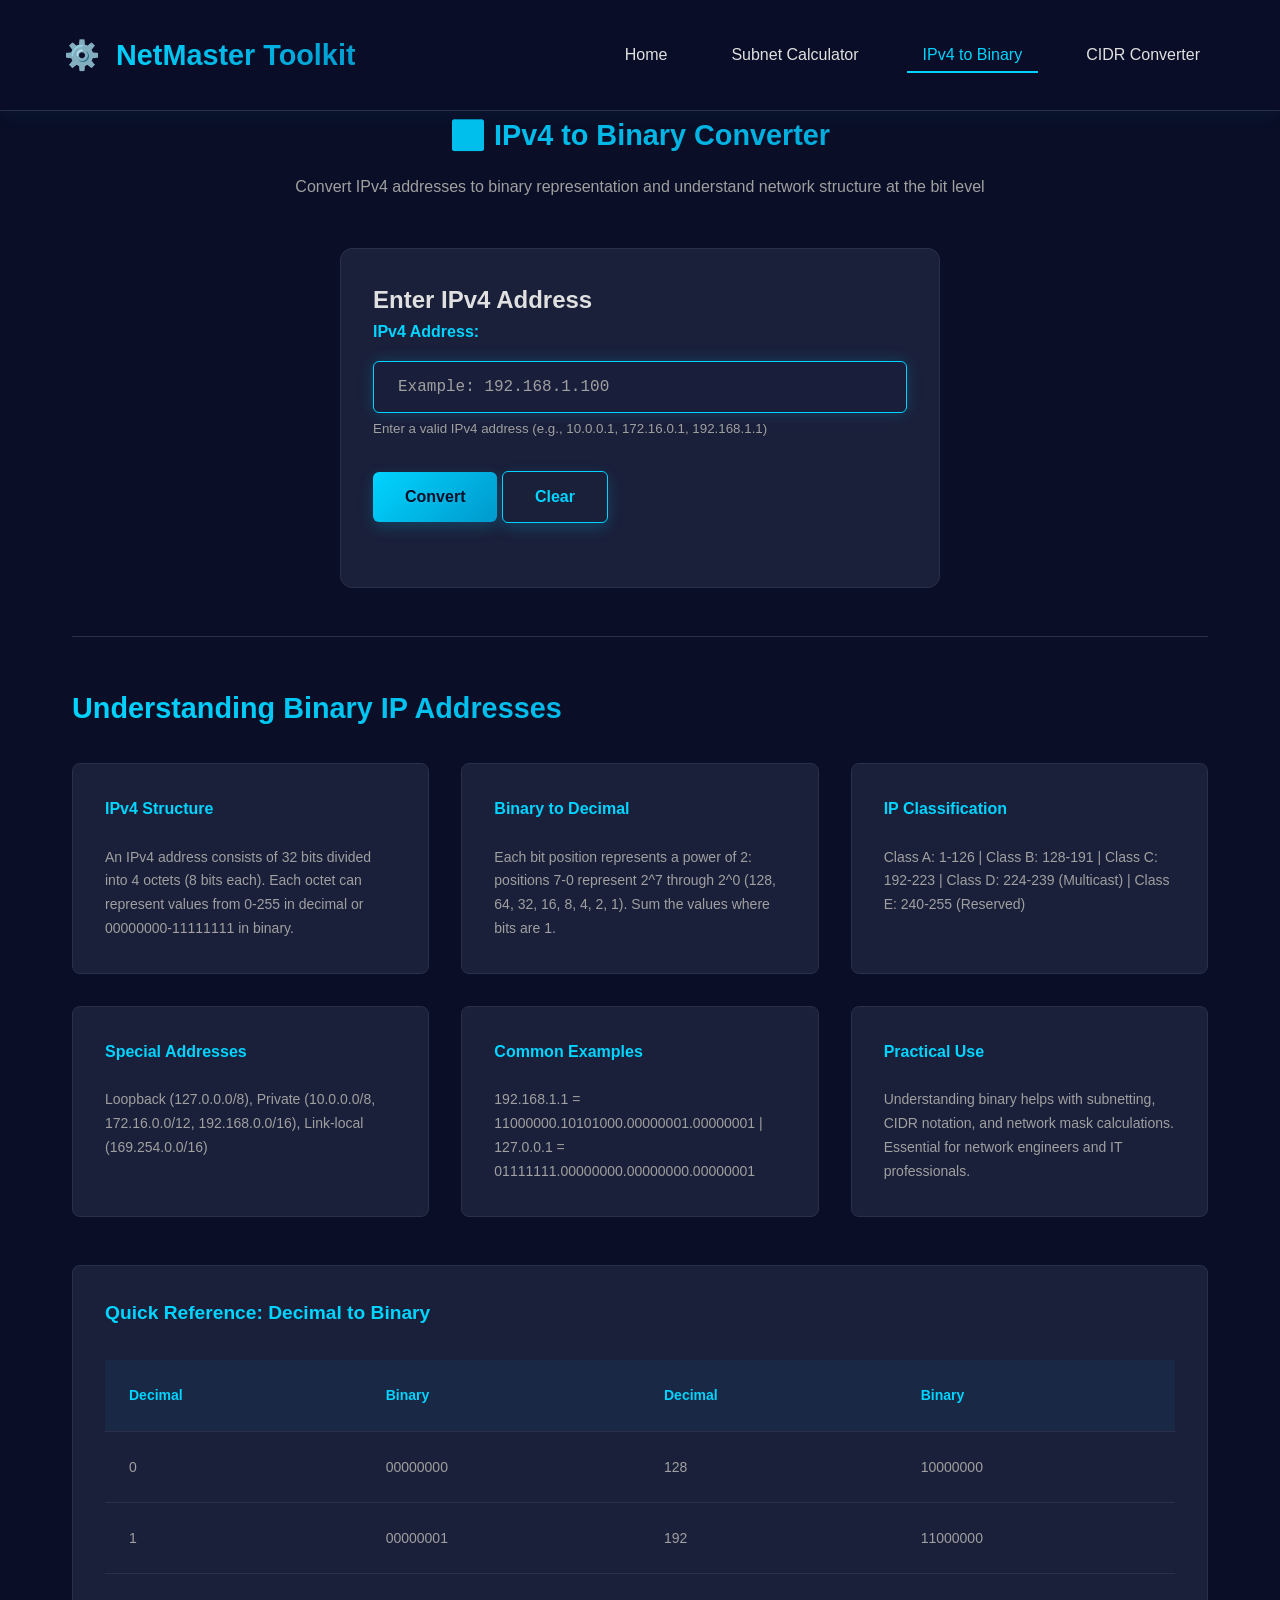
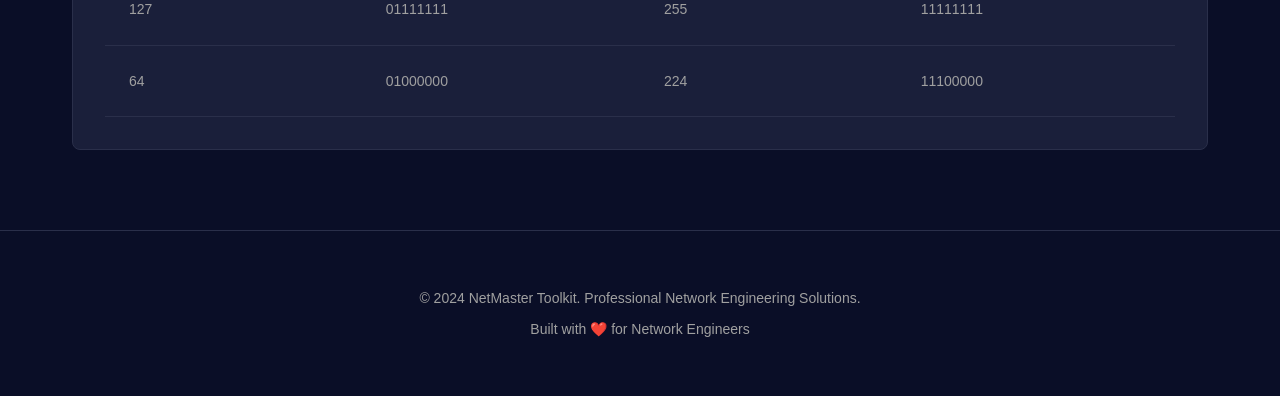
==== pages/binary.html @ d506499b "initial commit" ====
<!DOCTYPE html>
<html lang="en">
<head>
    <meta charset="UTF-8">
    <meta name="viewport" content="width=device-width, initial-scale=1.0">
    <meta name="description" content="IPv4 to Binary Converter Tool">
    <title>IPv4 to Binary Converter - NetMaster Toolkit</title>
    <link rel="stylesheet" href="../css/style.css">
</head>
<body>
    <!-- Navigation Bar -->
    <nav class="navbar">
        <div class="nav-container">
            <a href="../index.html" class="logo">
                <span class="logo-icon">⚙️</span>
                <span class="logo-text">NetMaster Toolkit</span>
            </a>
            <ul class="nav-menu">
                <li class="nav-item"><a href="../index.html" class="nav-link">Home</a></li>
                <li class="nav-item"><a href="subnet.html" class="nav-link">Subnet Calculator</a></li>
                <li class="nav-item"><a href="binary.html" class="nav-link">IPv4 to Binary</a></li>
                <li class="nav-item"><a href="cidr.html" class="nav-link">CIDR Converter</a></li>
            </ul>
            <div class="hamburger">
                <span></span>
                <span></span>
                <span></span>
            </div>
        </div>
    </nav>

    <!-- Main Content -->
    <main class="container">
        <!-- Page Header -->
        <div class="page-header">
            <h1>🔢 IPv4 to Binary Converter</h1>
            <p>Convert IPv4 addresses to binary representation and understand network structure at the bit level</p>
        </div>

        <!-- Converter Form -->
        <div class="form-container">
            <h2>Enter IPv4 Address</h2>
            
            <div class="form-group">
                <label for="binaryIpInput">IPv4 Address:</label>
                <input 
                    type="text" 
                    id="binaryIpInput" 
                    placeholder="Example: 192.168.1.100"
                    autocomplete="off"
                >
                <small style="color: var(--text-secondary); margin-top: 5px; display: block;">
                    Enter a valid IPv4 address (e.g., 10.0.0.1, 172.16.0.1, 192.168.1.1)
                </small>
            </div>

            <div class="form-group">
                <button class="btn" onclick="convertIPToBinary()">Convert</button>
                <button class="btn btn-secondary" onclick="clearBinaryForm()">Clear</button>
            </div>
        </div>

        <!-- Results Section -->
        <div id="binaryResultContainer" class="result-container">
            <h2>Conversion Results</h2>
            
            <!-- Binary Representation -->
            <div class="result-item">
                <span class="result-label">IPv4 Address (Decimal)</span>
                <span class="result-value" id="decimalIP">-</span>
            </div>

            <!-- Full Binary -->
            <div class="result-item">
                <span class="result-label">Full Binary Representation (32 bits)</span>
                <div class="binary-container">
                    <code class="binary-full" id="binaryFull">00000000.00000000.00000000.00000000</code>
                    <button class="copy-btn" onclick="copyToClipboardBinary()">Copy</button>
                </div>
            </div>

            <!-- Octet Breakdown -->
            <div class="result-item">
                <span class="result-label">Breakdown by Octet</span>
                <div class="octets-breakdown">
                    <div class="octet">
                        <div class="octet-decimal" id="octet1-dec">0</div>
                        <div class="octet-binary" id="octet1-bin">00000000</div>
                        <div class="octet-label">Octet 1</div>
                    </div>
                    <div class="octet">
                        <div class="octet-decimal" id="octet2-dec">0</div>
                        <div class="octet-binary" id="octet2-bin">00000000</div>
                        <div class="octet-label">Octet 2</div>
                    </div>
                    <div class="octet">
                        <div class="octet-decimal" id="octet3-dec">0</div>
                        <div class="octet-binary" id="octet3-bin">00000000</div>
                        <div class="octet-label">Octet 3</div>
                    </div>
                    <div class="octet">
                        <div class="octet-decimal" id="octet4-dec">0</div>
                        <div class="octet-binary" id="octet4-bin">00000000</div>
                        <div class="octet-label">Octet 4</div>
                    </div>
                </div>
            </div>

            <!-- Bit Position Analysis -->
            <div class="result-item">
                <span class="result-label">Bit Position Analysis (32-bit)</span>
                <div class="bit-visualization">
                    <div id="bitGrid" class="bit-grid"></div>
                </div>
            </div>

            <!-- IP Analysis -->
            <div class="result-item">
                <span class="result-label">IP Address Classification</span>
                <table style="width: 100%;">
                    <tr>
                        <td style="width: 50%;">
                            <strong style="color: var(--primary-color);">Class:</strong> <span id="ipClass">-</span>
                        </td>
                        <td style="width: 50%;">
                            <strong style="color: var(--primary-color);">Type:</strong> <span id="ipType">-</span>
                        </td>
                    </tr>
                </table>
            </div>

            <!-- Copy Results -->
            <div class="result-item" style="text-align: center; margin-top: var(--spacing-lg);">
                <button class="btn" onclick="copyAllResults()">📋 Copy All Results</button>
            </div>
        </div>

        <!-- Information Section -->
        <div class="info-section">
            <h2>Understanding Binary IP Addresses</h2>
            <div class="info-grid">
                <div class="info-card">
                    <h3>IPv4 Structure</h3>
                    <p>An IPv4 address consists of 32 bits divided into 4 octets (8 bits each). Each octet can represent values from 0-255 in decimal or 00000000-11111111 in binary.</p>
                </div>
                <div class="info-card">
                    <h3>Binary to Decimal</h3>
                    <p>Each bit position represents a power of 2: positions 7-0 represent 2^7 through 2^0 (128, 64, 32, 16, 8, 4, 2, 1). Sum the values where bits are 1.</p>
                </div>
                <div class="info-card">
                    <h3>IP Classification</h3>
                    <p>Class A: 1-126 | Class B: 128-191 | Class C: 192-223 | Class D: 224-239 (Multicast) | Class E: 240-255 (Reserved)</p>
                </div>
                <div class="info-card">
                    <h3>Special Addresses</h3>
                    <p>Loopback (127.0.0.0/8), Private (10.0.0.0/8, 172.16.0.0/12, 192.168.0.0/16), Link-local (169.254.0.0/16)</p>
                </div>
                <div class="info-card">
                    <h3>Common Examples</h3>
                    <p>192.168.1.1 = 11000000.10101000.00000001.00000001 | 127.0.0.1 = 01111111.00000000.00000000.00000001</p>
                </div>
                <div class="info-card">
                    <h3>Practical Use</h3>
                    <p>Understanding binary helps with subnetting, CIDR notation, and network mask calculations. Essential for network engineers and IT professionals.</p>
                </div>
            </div>

            <!-- Conversion Table -->
            <div class="conversion-table">
                <h3>Quick Reference: Decimal to Binary</h3>
                <table>
                    <thead>
                        <tr>
                            <th>Decimal</th>
                            <th>Binary</th>
                            <th>Decimal</th>
                            <th>Binary</th>
                        </tr>
                    </thead>
                    <tbody>
                        <tr>
                            <td>0</td>
                            <td>00000000</td>
                            <td>128</td>
                            <td>10000000</td>
                        </tr>
                        <tr>
                            <td>1</td>
                            <td>00000001</td>
                            <td>192</td>
                            <td>11000000</td>
                        </tr>
                        <tr>
                            <td>127</td>
                            <td>01111111</td>
                            <td>255</td>
                            <td>11111111</td>
                        </tr>
                        <tr>
                            <td>64</td>
                            <td>01000000</td>
                            <td>224</td>
                            <td>11100000</td>
                        </tr>
                    </tbody>
                </table>
            </div>
        </div>
    </main>

    <!-- Footer -->
    <footer class="footer">
        <div class="footer-content">
            <p>&copy; 2024 NetMaster Toolkit. Professional Network Engineering Solutions.</p>
            <p>Built with ❤️ for Network Engineers</p>
        </div>
    </footer>

    <!-- Scripts -->
    <script src="../js/script.js"></script>
    <script>
        /* =====================================================
           IPv4 to Binary Converter - Tool Specific JavaScript
           ===================================================== */

        /**
         * Convert IP address to binary and display results
         * Main conversion function triggered by user input
         */
        function convertIPToBinary() {
            const ip = document.getElementById('binaryIpInput').value.trim();
            const formContainer = document.querySelector('.form-container');

            // Clear previous alerts
            NetMasterUtils.clearAlerts(formContainer);

            // Validate input
            if (!ip) {
                NetMasterUtils.showAlert(
                    'Please enter an IPv4 address',
                    'error',
                    formContainer
                );
                return;
            }

            if (!NetMasterUtils.isValidIPv4(ip)) {
                NetMasterUtils.showAlert(
                    'Invalid IPv4 address format. Use format: 192.168.1.1',
                    'error',
                    formContainer
                );
                return;
            }

            // Convert and display
            displayBinaryConversion(ip);

            // Show success message
            NetMasterUtils.showAlert(
                'IPv4 converted to binary successfully!',
                'success',
                formContainer,
                3000
            );
        }

        /**
         * Display binary conversion results
         * @param {string} ip - IPv4 address to convert
         */
        function displayBinaryConversion(ip) {
            const parts = ip.split('.');
            const octets = parts.map(p => parseInt(p));

            // Display decimal IP
            document.getElementById('decimalIP').textContent = ip;

            // Build binary representation
            const binaryParts = octets.map(octet => 
                NetMasterUtils.decToBinary8Bit(octet)
            );
            const fullBinary = binaryParts.join('.');

            // Display full binary
            document.getElementById('binaryFull').textContent = fullBinary;

            // Display individual octets
            octets.forEach((octet, index) => {
                const binary = NetMasterUtils.decToBinary8Bit(octet);
                document.getElementById(`octet${index + 1}-dec`).textContent = octet;
                document.getElementById(`octet${index + 1}-bin`).textContent = binary;
            });

            // Display bit visualization
            displayBitVisualization(fullBinary.replace(/\./g, ''));

            // Display IP classification
            displayIPClassification(octets[0]);

            // Show result container
            document.getElementById('binaryResultContainer').classList.add('show');

            // Scroll to results
            setTimeout(() => {
                document.getElementById('binaryResultContainer').scrollIntoView({ 
                    behavior: 'smooth', 
                    block: 'start' 
                });
            }, 100);
        }

        /**
         * Display bit-by-bit visualization
         * @param {string} binaryString - 32-bit binary string (without dots)
         */
        function displayBitVisualization(binaryString) {
            const bitGrid = document.getElementById('bitGrid');
            bitGrid.innerHTML = '';

            for (let i = 0; i < 32; i++) {
                const bit = binaryString[i];
                const bitElement = document.createElement('div');
                bitElement.className = `bit-box ${bit === '1' ? 'bit-one' : 'bit-zero'}`;
                bitElement.title = `Bit ${i}: ${bit} (Position ${31 - i}, Value: 2^${31 - i})`;
                bitElement.innerHTML = `
                    <div class="bit-value">${bit}</div>
                    <div class="bit-position">P${31 - i}</div>
                `;
                bitGrid.appendChild(bitElement);
            }
        }

        /**
         * Classify IP address based on first octet
         * @param {number} firstOctet - First octet value
         */
        function displayIPClassification(firstOctet) {
            let ipClass = '-';
            let ipType = '-';

            // Determine class
            if (firstOctet >= 1 && firstOctet <= 126) {
                ipClass = 'Class A';
                ipType = firstOctet === 127 ? 'Loopback' : 'Public/Private';
            } else if (firstOctet >= 128 && firstOctet <= 191) {
                ipClass = 'Class B';
                ipType = 'Public/Private';
            } else if (firstOctet >= 192 && firstOctet <= 223) {
                ipClass = 'Class C';
                ipType = 'Public/Private';
            } else if (firstOctet >= 224 && firstOctet <= 239) {
                ipClass = 'Class D';
                ipType = 'Multicast';
            } else if (firstOctet >= 240 && firstOctet <= 255) {
                ipClass = 'Class E';
                ipType = 'Reserved';
            } else if (firstOctet === 0) {
                ipClass = 'Special';
                ipType = 'This Network';
            }

            document.getElementById('ipClass').textContent = ipClass;
            document.getElementById('ipType').textContent = ipType;
        }

        /**
         * Copy binary representation to clipboard
         */
        function copyToClipboardBinary() {
            const binaryFull = document.getElementById('binaryFull').textContent;
            NetMasterUtils.copyToClipboard(binaryFull);
        }

        /**
         * Copy all results as formatted text
         */
        function copyAllResults() {
            const ip = document.getElementById('decimalIP').textContent;
            const binary = document.getElementById('binaryFull').textContent;
            const ipClass = document.getElementById('ipClass').textContent;
            const ipType = document.getElementById('ipType').textContent;

            const results = `IPv4 Address: ${ip}
Binary: ${binary}
Class: ${ipClass}
Type: ${ipType}`;

            NetMasterUtils.copyToClipboard(results);
            NetMasterUtils.showAlert(
                'All results copied to clipboard!',
                'success',
                document.querySelector('.form-container'),
                2000
            );
        }

        /**
         * Clear converter form and results
         */
        function clearBinaryForm() {
            document.getElementById('binaryIpInput').value = '';
            document.getElementById('binaryResultContainer').classList.remove('show');
            NetMasterUtils.clearAlerts(document.querySelector('.form-container'));
            document.getElementById('binaryIpInput').focus();
        }

        // Initialize on page load
        document.addEventListener('DOMContentLoaded', () => {
            document.getElementById('binaryIpInput').focus();

            // Allow Enter key to convert
            document.getElementById('binaryIpInput').addEventListener('keypress', (e) => {
                if (e.key === 'Enter') {
                    convertIPToBinary();
                }
            });
        });
    </script>

    <!-- Additional Styles for Binary Converter -->
    <style>
        .page-header {
            text-align: center;
            margin-bottom: var(--spacing-xl);
            animation: slideDown 0.6s ease;
        }

        .page-header h1 {
            font-size: var(--font-size-lg);
            background: linear-gradient(135deg, var(--primary-color), var(--secondary-color));
            -webkit-background-clip: text;
            -webkit-text-fill-color: transparent;
            background-clip: text;
            margin-bottom: var(--spacing-sm);
        }

        .page-header p {
            color: var(--text-secondary);
            font-size: var(--font-size-sm);
        }

        .binary-container {
            display: flex;
            align-items: center;
            gap: var(--spacing-md);
            background: rgba(0, 212, 255, 0.05);
            padding: var(--spacing-md);
            border-radius: 6px;
            border: 1px solid var(--border-color);
            flex-wrap: wrap;
        }

        .binary-full {
            font-family: 'Courier New', monospace;
            font-size: 1.1rem;
            color: var(--primary-color);
            flex: 1;
            min-width: 250px;
            word-break: break-all;
        }

        .octets-breakdown {
            display: grid;
            grid-template-columns: repeat(auto-fit, minmax(120px, 1fr));
            gap: var(--spacing-lg);
            margin: var(--spacing-lg) 0;
        }

        .octet {
            background: var(--card-bg);
            border: 1px solid var(--border-color);
            border-radius: 8px;
            padding: var(--spacing-md);
            text-align: center;
            transition: var(--transition);
        }

        .octet:hover {
            border-color: var(--primary-color);
            transform: translateY(-4px);
        }

        .octet-decimal {
            font-size: 1.5rem;
            font-weight: 700;
            color: var(--primary-color);
            margin-bottom: var(--spacing-sm);
        }

        .octet-binary {
            font-family: 'Courier New', monospace;
            font-size: 0.9rem;
            color: var(--text-primary);
            background: rgba(0, 212, 255, 0.1);
            padding: var(--spacing-sm);
            border-radius: 4px;
            margin-bottom: var(--spacing-sm);
            word-break: break-all;
        }

        .octet-label {
            color: var(--text-secondary);
            font-size: 0.8rem;
            font-weight: 600;
        }

        .bit-visualization {
            overflow-x: auto;
            margin: var(--spacing-lg) 0;
        }

        .bit-grid {
            display: grid;
            grid-template-columns: repeat(auto-fit, minmax(45px, 1fr));
            gap: 4px;
            min-width: 600px;
        }

        .bit-box {
            background: var(--card-bg);
            border: 2px solid var(--border-color);
            border-radius: 6px;
            padding: var(--spacing-sm);
            text-align: center;
            cursor: pointer;
            transition: var(--transition);
            min-height: 70px;
            display: flex;
            flex-direction: column;
            justify-content: center;
            align-items: center;
        }

        .bit-box:hover {
            transform: scale(1.1);
        }

        .bit-box.bit-one {
            background: rgba(81, 207, 102, 0.15);
            border-color: var(--success-color);
            box-shadow: 0 0 10px rgba(81, 207, 102, 0.2);
        }

        .bit-box.bit-zero {
            background: rgba(255, 107, 107, 0.1);
            border-color: var(--error-color);
        }

        .bit-value {
            font-size: 1.4rem;
            font-weight: 700;
            color: var(--primary-color);
            margin-bottom: 4px;
        }

        .bit-position {
            font-size: 0.7rem;
            color: var(--text-secondary);
        }

        .info-section {
            margin-top: var(--spacing-xl);
            padding-top: var(--spacing-xl);
            border-top: 1px solid var(--border-color);
        }

        .info-section h2 {
            font-size: var(--font-size-lg);
            margin-bottom: var(--spacing-lg);
            background: linear-gradient(135deg, var(--primary-color), var(--secondary-color));
            -webkit-background-clip: text;
            -webkit-text-fill-color: transparent;
            background-clip: text;
        }

        .info-grid {
            display: grid;
            grid-template-columns: repeat(auto-fit, minmax(300px, 1fr));
            gap: var(--spacing-lg);
            margin-bottom: var(--spacing-xl);
        }

        .info-card {
            background: var(--card-bg);
            border: 1px solid var(--border-color);
            border-radius: 8px;
            padding: var(--spacing-lg);
            transition: var(--transition);
        }

        .info-card:hover {
            border-color: var(--primary-color);
            transform: translateY(-4px);
        }

        .info-card h3 {
            color: var(--primary-color);
            margin-bottom: var(--spacing-md);
            font-size: var(--font-size-sm);
        }

        .info-card p {
            color: var(--text-secondary);
            font-size: var(--font-size-xs);
            line-height: 1.7;
        }

        .conversion-table {
            margin-top: var(--spacing-xl);
            padding: var(--spacing-lg);
            background: var(--card-bg);
            border: 1px solid var(--border-color);
            border-radius: 8px;
        }

        .conversion-table h3 {
            color: var(--primary-color);
            margin-bottom: var(--spacing-lg);
            font-size: var(--font-size-md);
        }

        @media (max-width: 768px) {
            .page-header h1 {
                font-size: 1.5rem;
            }

            .octets-breakdown {
                grid-template-columns: repeat(2, 1fr);
            }

            .bit-grid {
                grid-template-columns: repeat(8, 1fr);
                min-width: auto;
            }

            .bit-box {
                min-height: 60px;
                padding: var(--spacing-xs);
            }

            .bit-value {
                font-size: 1.2rem;
            }

            .bit-position {
                font-size: 0.6rem;
            }
        }

        @media (max-width: 480px) {
            .octets-breakdown {
                grid-template-columns: 1fr;
            }

            .bit-grid {
                grid-template-columns: repeat(4, 1fr);
            }
        }
    </style>
</body>
</html>
---- css/style.css ----
/* =====================================================
   NetMaster Toolkit - Professional CSS Stylesheet
   Modern Dark Theme with Responsive Design
   ===================================================== */

/* ============ ROOT & CSS VARIABLES ============ */
:root {
    /* Color Palette */
    --primary-color: #00d4ff;
    --secondary-color: #0099cc;
    --accent-color: #ff6b6b;
    --dark-bg: #0a0e27;
    --card-bg: #1a1f3a;
    --text-primary: #e0e0e0;
    --text-secondary: #a0a0a0;
    --border-color: #2a2f4a;
    --success-color: #51cf66;
    --warning-color: #ffd93d;
    --error-color: #ff6b6b;
    --shadow: 0 10px 40px rgba(0, 212, 255, 0.1);
    
    /* Typography */
    --font-primary: 'Segoe UI', Tahoma, Geneva, Verdana, sans-serif;
    --font-size-xl: 3rem;
    --font-size-lg: 1.8rem;
    --font-size-md: 1.2rem;
    --font-size-sm: 1rem;
    --font-size-xs: 0.875rem;
    
    /* Spacing */
    --spacing-xs: 0.5rem;
    --spacing-sm: 1rem;
    --spacing-md: 1.5rem;
    --spacing-lg: 2rem;
    --spacing-xl: 3rem;
    
    /* Transitions */
    --transition: all 0.3s ease;
}

/* ============ GLOBAL STYLES ============ */
* {
    margin: 0;
    padding: 0;
    box-sizing: border-box;
}

html {
    scroll-behavior: smooth;
}

body {
    font-family: var(--font-primary);
    background-color: var(--dark-bg);
    color: var(--text-primary);
    line-height: 1.6;
    overflow-x: hidden;
}

/* ============ NAVIGATION BAR ============ */
.navbar {
    position: fixed;
    top: 0;
    width: 100%;
    background: rgba(10, 14, 39, 0.95);
    backdrop-filter: blur(10px);
    border-bottom: 1px solid var(--border-color);
    z-index: 1000;
    box-shadow: 0 4px 20px rgba(0, 212, 255, 0.05);
    transition: var(--transition);
}

.nav-container {
    display: flex;
    justify-content: space-between;
    align-items: center;
    max-width: 1200px;
    margin: 0 auto;
    padding: var(--spacing-lg) var(--spacing-md);
}

.logo {
    display: flex;
    align-items: center;
    gap: var(--spacing-sm);
    font-size: var(--font-size-lg);
    font-weight: 700;
    color: var(--primary-color);
    text-decoration: none;
    transition: var(--transition);
}

.logo:hover {
    transform: scale(1.05);
    text-shadow: 0 0 20px var(--primary-color);
}

.logo-icon {
    font-size: 1.8rem;
    animation: spin 3s linear infinite;
}

.logo-text {
    background: linear-gradient(135deg, var(--primary-color), var(--secondary-color));
    -webkit-background-clip: text;
    -webkit-text-fill-color: transparent;
    background-clip: text;
}

/* Logo spin animation */
@keyframes spin {
    from { transform: rotate(0deg); }
    to { transform: rotate(360deg); }
}

.nav-menu {
    display: flex;
    list-style: none;
    gap: var(--spacing-lg);
    align-items: center;
}

.nav-link {
    color: var(--text-primary);
    text-decoration: none;
    font-size: var(--font-size-sm);
    font-weight: 500;
    padding: var(--spacing-xs) var(--spacing-sm);
    border-bottom: 2px solid transparent;
    transition: var(--transition);
    position: relative;
}

.nav-link::after {
    content: '';
    position: absolute;
    bottom: -2px;
    left: 0;
    width: 0;
    height: 2px;
    background: var(--primary-color);
    transition: width 0.3s ease;
}

.nav-link:hover::after,
.nav-link.active::after {
    width: 100%;
}

.nav-link.active {
    color: var(--primary-color);
}

/* Hamburger Menu */
.hamburger {
    display: none;
    flex-direction: column;
    cursor: pointer;
    gap: 6px;
}

.hamburger span {
    width: 25px;
    height: 3px;
    background: var(--primary-color);
    border-radius: 3px;
    transition: var(--transition);
}

.hamburger.active span:nth-child(1) {
    transform: rotate(45deg) translate(10px, 10px);
}

.hamburger.active span:nth-child(2) {
    opacity: 0;
}

.hamburger.active span:nth-child(3) {
    transform: rotate(-45deg) translate(7px, -7px);
}

/* ============ MAIN CONTAINER ============ */
.container {
    max-width: 1200px;
    margin: 0 auto;
    padding: var(--spacing-lg);
    margin-top: 80px;
}

/* ============ HERO SECTION ============ */
.hero {
    display: grid;
    grid-template-columns: 1fr 1fr;
    gap: var(--spacing-xl);
    align-items: center;
    margin-bottom: var(--spacing-xl);
    animation: fadeInUp 0.8s ease;
}

.hero-content h1 {
    font-size: var(--font-size-xl);
    margin-bottom: var(--spacing-md);
    background: linear-gradient(135deg, var(--primary-color), var(--secondary-color));
    -webkit-background-clip: text;
    -webkit-text-fill-color: transparent;
    background-clip: text;
    line-height: 1.2;
}

.hero-subtitle {
    font-size: var(--font-size-lg);
    color: var(--primary-color);
    margin-bottom: var(--spacing-md);
    font-weight: 600;
}

.hero-description {
    font-size: var(--font-size-sm);
    color: var(--text-secondary);
    margin-bottom: var(--spacing-lg);
    line-height: 1.8;
}

.cta-button {
    display: inline-block;
    padding: var(--spacing-md) var(--spacing-lg);
    background: linear-gradient(135deg, var(--primary-color), var(--secondary-color));
    color: var(--dark-bg);
    text-decoration: none;
    border-radius: 8px;
    font-weight: 700;
    font-size: var(--font-size-sm);
    transition: var(--transition);
    box-shadow: 0 10px 30px rgba(0, 212, 255, 0.3);
    cursor: pointer;
    border: none;
}

.cta-button:hover {
    transform: translateY(-3px);
    box-shadow: 0 15px 40px rgba(0, 212, 255, 0.5);
}

.hero-image {
    display: flex;
    justify-content: center;
    align-items: center;
    perspective: 1000px;
}

.network-icon {
    font-size: 15rem;
    animation: float 3s ease-in-out infinite;
}

@keyframes float {
    0%, 100% { transform: translateY(0px); }
    50% { transform: translateY(-20px); }
}

@keyframes fadeInUp {
    from {
        opacity: 0;
        transform: translateY(30px);
    }
    to {
        opacity: 1;
        transform: translateY(0);
    }
}

/* ============ TOOLS SECTION ============ */
.tools-section {
    margin-bottom: var(--spacing-xl);
}

.tools-section h2,
.features-section h2 {
    font-size: var(--font-size-lg);
    margin-bottom: var(--spacing-lg);
    text-align: center;
    background: linear-gradient(135deg, var(--primary-color), var(--secondary-color));
    -webkit-background-clip: text;
    -webkit-text-fill-color: transparent;
    background-clip: text;
}

.tools-grid {
    display: grid;
    grid-template-columns: repeat(auto-fit, minmax(300px, 1fr));
    gap: var(--spacing-lg);
    margin-bottom: var(--spacing-xl);
}

.tool-card {
    background: var(--card-bg);
    border: 1px solid var(--border-color);
    border-radius: 12px;
    padding: var(--spacing-lg);
    transition: var(--transition);
    cursor: pointer;
    position: relative;
    overflow: hidden;
    animation: slideIn 0.6s ease forwards;
}

.tool-card:nth-child(1) { animation-delay: 0.1s; }
.tool-card:nth-child(2) { animation-delay: 0.2s; }
.tool-card:nth-child(3) { animation-delay: 0.3s; }

@keyframes slideIn {
    from {
        opacity: 0;
        transform: translateY(20px);
    }
    to {
        opacity: 1;
        transform: translateY(0);
    }
}

.tool-card::before {
    content: '';
    position: absolute;
    top: 0;
    left: 0;
    width: 100%;
    height: 100%;
    background: linear-gradient(135deg, rgba(0, 212, 255, 0.1), transparent);
    opacity: 0;
    transition: opacity 0.3s ease;
    pointer-events: none;
}

.tool-card:hover::before {
    opacity: 1;
}

.tool-card:hover {
    border-color: var(--primary-color);
    transform: translateY(-8px);
    box-shadow: 0 20px 40px rgba(0, 212, 255, 0.2);
}

.card-icon {
    font-size: 3rem;
    margin-bottom: var(--spacing-md);
    display: inline-block;
}

.tool-card h3 {
    font-size: var(--font-size-md);
    margin-bottom: var(--spacing-md);
    color: var(--primary-color);
}

.tool-card p {
    color: var(--text-secondary);
    margin-bottom: var(--spacing-md);
    font-size: var(--font-size-xs);
    line-height: 1.8;
}

.features-list {
    list-style: none;
    margin-bottom: var(--spacing-lg);
}

.features-list li {
    padding: var(--spacing-xs) 0;
    color: var(--text-secondary);
    font-size: var(--font-size-xs);
}

.tool-button {
    display: inline-block;
    padding: var(--spacing-sm) var(--spacing-lg);
    background: linear-gradient(135deg, var(--primary-color), var(--secondary-color));
    color: var(--dark-bg);
    text-decoration: none;
    border-radius: 6px;
    font-weight: 600;
    font-size: var(--font-size-xs);
    transition: var(--transition);
    box-shadow: 0 5px 15px rgba(0, 212, 255, 0.2);
    cursor: pointer;
    border: none;
}

.tool-button:hover {
    transform: scale(1.05);
    box-shadow: 0 8px 25px rgba(0, 212, 255, 0.4);
}

/* ============ FEATURES SECTION ============ */
.features-section {
    margin-bottom: var(--spacing-xl);
    padding: var(--spacing-xl) 0;
}

.features-grid {
    display: grid;
    grid-template-columns: repeat(auto-fit, minmax(280px, 1fr));
    gap: var(--spacing-lg);
}

.feature {
    background: var(--card-bg);
    padding: var(--spacing-lg);
    border-radius: 10px;
    border: 1px solid var(--border-color);
    text-align: center;
    transition: var(--transition);
    animation: slideIn 0.6s ease forwards;
}

.feature:nth-child(1) { animation-delay: 0.1s; }
.feature:nth-child(2) { animation-delay: 0.2s; }
.feature:nth-child(3) { animation-delay: 0.3s; }
.feature:nth-child(4) { animation-delay: 0.4s; }
.feature:nth-child(5) { animation-delay: 0.5s; }
.feature:nth-child(6) { animation-delay: 0.6s; }

.feature:hover {
    border-color: var(--primary-color);
    transform: translateY(-8px);
    box-shadow: 0 15px 35px rgba(0, 212, 255, 0.15);
}

.feature-icon {
    font-size: 2.5rem;
    margin-bottom: var(--spacing-md);
    display: inline-block;
}

.feature h3 {
    font-size: var(--font-size-md);
    margin-bottom: var(--spacing-md);
    color: var(--primary-color);
}

.feature p {
    color: var(--text-secondary);
    font-size: var(--font-size-xs);
    line-height: 1.6;
}

/* ============ STATS SECTION ============ */
.stats-section {
    display: grid;
    grid-template-columns: repeat(auto-fit, minmax(200px, 1fr));
    gap: var(--spacing-lg);
    margin: var(--spacing-xl) 0;
    padding: var(--spacing-xl) 0;
    border-top: 1px solid var(--border-color);
    border-bottom: 1px solid var(--border-color);
}

.stat-card {
    background: var(--card-bg);
    padding: var(--spacing-lg);
    border-radius: 10px;
    border: 1px solid var(--border-color);
    text-align: center;
    transition: var(--transition);
}

.stat-card:hover {
    border-color: var(--primary-color);
    transform: translateY(-5px);
}

.stat-number {
    font-size: 2.5rem;
    font-weight: 700;
    color: var(--primary-color);
    margin-bottom: var(--spacing-sm);
}

.stat-label {
    color: var(--text-secondary);
    font-size: var(--font-size-xs);
}

/* ============ FOOTER ============ */
.footer {
    background: rgba(10, 14, 39, 0.8);
    border-top: 1px solid var(--border-color);
    padding: var(--spacing-xl) var(--spacing-lg);
    margin-top: var(--spacing-xl);
    text-align: center;
}

.footer-content p {
    color: var(--text-secondary);
    font-size: var(--font-size-xs);
    margin: var(--spacing-xs) 0;
}

/* ============ FORM STYLES ============ */
.form-container {
    background: var(--card-bg);
    border: 1px solid var(--border-color);
    border-radius: 12px;
    padding: var(--spacing-lg);
    max-width: 600px;
    margin: var(--spacing-xl) auto;
    animation: slideIn 0.6s ease;
}

.form-group {
    margin-bottom: var(--spacing-lg);
}

label {
    display: block;
    margin-bottom: var(--spacing-sm);
    color: var(--primary-color);
    font-weight: 600;
    font-size: var(--font-size-sm);
}

input[type="text"],
input[type="number"],
select,
textarea {
    width: 100%;
    padding: var(--spacing-sm) var(--spacing-md);
    background: rgba(26, 31, 58, 0.6);
    border: 1px solid var(--border-color);
    border-radius: 6px;
    color: var(--text-primary);
    font-size: var(--font-size-sm);
    font-family: 'Courier New', monospace;
    transition: var(--transition);
}

input[type="text"]:focus,
input[type="number"]:focus,
select:focus,
textarea:focus {
    outline: none;
    border-color: var(--primary-color);
    box-shadow: 0 0 15px rgba(0, 212, 255, 0.2);
    background: rgba(26, 31, 58, 0.8);
}

input::placeholder {
    color: var(--text-secondary);
}

/* ============ BUTTON STYLES ============ */
.btn {
    padding: var(--spacing-sm) var(--spacing-lg);
    background: linear-gradient(135deg, var(--primary-color), var(--secondary-color));
    color: var(--dark-bg);
    border: none;
    border-radius: 6px;
    font-weight: 700;
    font-size: var(--font-size-sm);
    cursor: pointer;
    transition: var(--transition);
    box-shadow: 0 5px 15px rgba(0, 212, 255, 0.2);
}

.btn:hover {
    transform: translateY(-2px);
    box-shadow: 0 8px 25px rgba(0, 212, 255, 0.4);
}

.btn:active {
    transform: translateY(0);
}

.btn-secondary {
    background: var(--card-bg);
    color: var(--primary-color);
    border: 1px solid var(--primary-color);
}

.btn-secondary:hover {
    background: var(--primary-color);
    color: var(--dark-bg);
}

/* ============ RESULT STYLES ============ */
.result-container {
    background: var(--card-bg);
    border: 1px solid var(--border-color);
    border-radius: 8px;
    padding: var(--spacing-lg);
    margin-top: var(--spacing-lg);
    display: none;
    animation: slideDown 0.4s ease;
}

.result-container.show {
    display: block;
}

@keyframes slideDown {
    from {
        opacity: 0;
        transform: translateY(-10px);
    }
    to {
        opacity: 1;
        transform: translateY(0);
    }
}

.result-item {
    margin-bottom: var(--spacing-md);
    padding-bottom: var(--spacing-md);
    border-bottom: 1px solid var(--border-color);
}

.result-item:last-child {
    border-bottom: none;
    margin-bottom: 0;
    padding-bottom: 0;
}

.result-label {
    color: var(--primary-color);
    font-weight: 600;
    font-size: var(--font-size-xs);
    margin-bottom: var(--spacing-xs);
    display: block;
}

.result-value {
    color: var(--text-primary);
    font-size: var(--font-size-md);
    font-family: 'Courier New', monospace;
    word-break: break-all;
}

/* ============ ERROR & SUCCESS STYLES ============ */
.alert {
    padding: var(--spacing-md);
    border-radius: 6px;
    margin-bottom: var(--spacing-lg);
    display: none;
    animation: slideDown 0.3s ease;
}

.alert.show {
    display: block;
}

.alert-error {
    background: rgba(255, 107, 107, 0.1);
    border: 1px solid var(--error-color);
    color: #ff9999;
}

.alert-success {
    background: rgba(81, 207, 102, 0.1);
    border: 1px solid var(--success-color);
    color: #81df96;
}

.alert-warning {
    background: rgba(255, 217, 61, 0.1);
    border: 1px solid var(--warning-color);
    color: #ffe680;
}

/* ============ TABLE STYLES ============ */
.table-wrapper {
    overflow-x: auto;
    margin: var(--spacing-lg) 0;
}

table {
    width: 100%;
    border-collapse: collapse;
}

th,
td {
    padding: var(--spacing-md);
    text-align: left;
    border-bottom: 1px solid var(--border-color);
}

th {
    background: rgba(0, 212, 255, 0.05);
    color: var(--primary-color);
    font-weight: 700;
    font-size: var(--font-size-xs);
}

tr:hover {
    background: rgba(0, 212, 255, 0.05);
}

td {
    color: var(--text-secondary);
    font-size: var(--font-size-xs);
}

/* ============ RESPONSIVE DESIGN ============ */
@media (max-width: 768px) {
    :root {
        --font-size-xl: 2rem;
        --font-size-lg: 1.4rem;
        --spacing-lg: 1.5rem;
        --spacing-xl: 2rem;
    }

    /* Navigation */
    .nav-menu {
        display: none;
        position: absolute;
        top: 70px;
        left: 0;
        right: 0;
        background: var(--dark-bg);
        flex-direction: column;
        width: 100%;
        text-align: center;
        gap: 0;
        border-bottom: 1px solid var(--border-color);
    }

    .nav-menu.active {
        display: flex;
    }

    .nav-item {
        padding: var(--spacing-md) 0;
        border-bottom: 1px solid var(--border-color);
    }

    .hamburger {
        display: flex;
    }

    /* Hero Section */
    .hero {
        grid-template-columns: 1fr;
        text-align: center;
    }

    .hero-image {
        order: -1;
    }

    .network-icon {
        font-size: 8rem;
    }

    /* Hero Title */
    .hero h1 {
        font-size: 2rem;
    }

    /* Container */
    .container {
        padding: var(--spacing-md);
        margin-top: 70px;
    }

    /* Tools Grid */
    .tools-grid {
        grid-template-columns: 1fr;
    }

    /* Form */
    .form-container {
        margin: var(--spacing-lg) 0;
    }

    /* Stats */
    .stats-section {
        grid-template-columns: 1fr;
    }

    /* Table */
    table {
        font-size: 0.75rem;
    }

    th,
    td {
        padding: var(--spacing-sm);
    }
}

@media (max-width: 480px) {
    :root {
        --font-size-xl: 1.5rem;
        --font-size-lg: 1.1rem;
        --font-size-md: 1rem;
        --spacing-lg: 1rem;
        --spacing-xl: 1.5rem;
    }

    .logo {
        font-size: var(--font-size-md);
    }

    .logo-icon {
        font-size: 1.2rem;
    }

    .nav-container {
        padding: var(--spacing-sm);
    }

    .hero-subtitle {
        font-size: var(--font-size-md);
    }

    .cta-button {
        width: 100%;
        text-align: center;
    }

    .network-icon {
        font-size: 5rem;
    }

    .feature {
        text-align: center;
    }

    .result-value {
        font-size: var(--font-size-sm);
    }
}

/* ============ UTILITIES ============ */
.text-center {
    text-align: center;
}

.mt-lg {
    margin-top: var(--spacing-lg);
}

.mb-lg {
    margin-bottom: var(--spacing-lg);
}

.hidden {
    display: none;
}

.visible {
    display: block;
}

/* Copy to clipboard animation */
.copy-btn {
    background: none;
    border: none;
    color: var(--primary-color);
    cursor: pointer;
    font-size: var(--font-size-xs);
    padding: var(--spacing-xs) var(--spacing-sm);
    transition: var(--transition);
    margin-left: var(--spacing-sm);
}

.copy-btn:hover {
    color: var(--secondary-color);
    transform: scale(1.1);
}
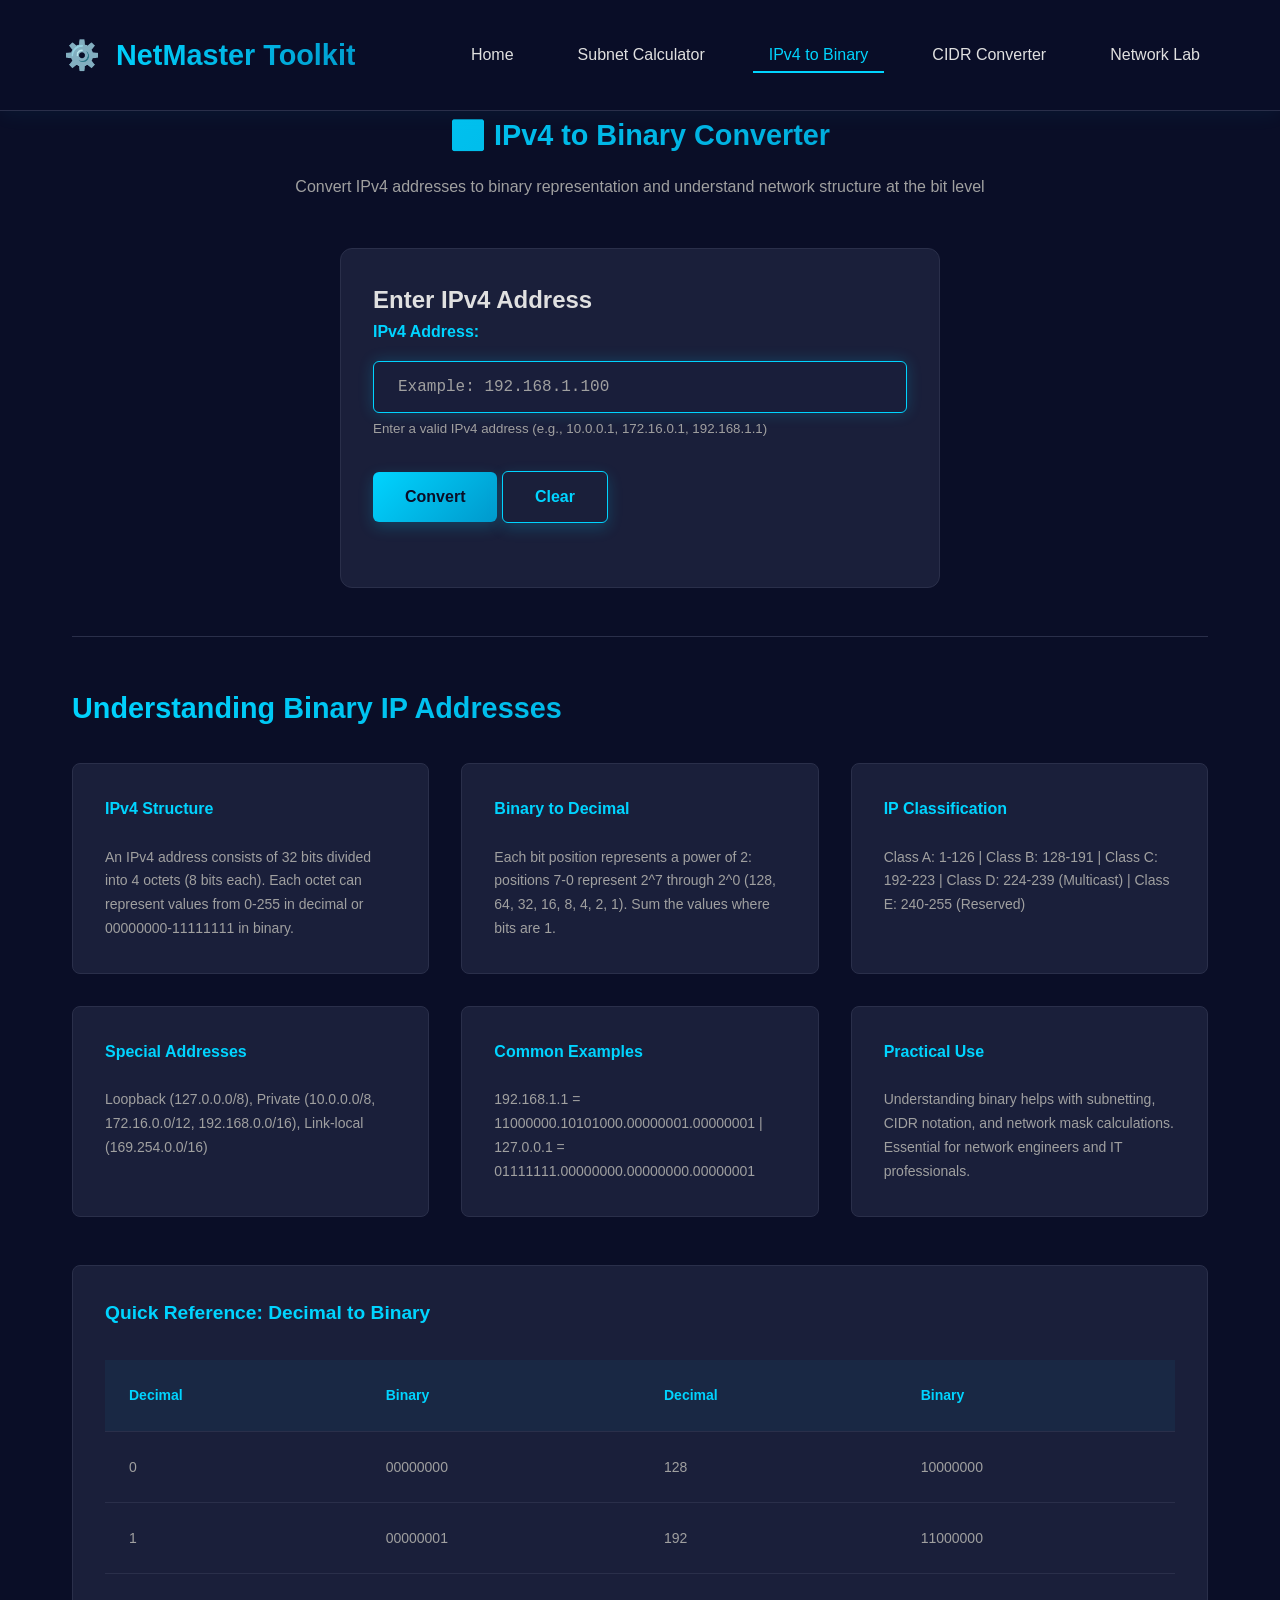
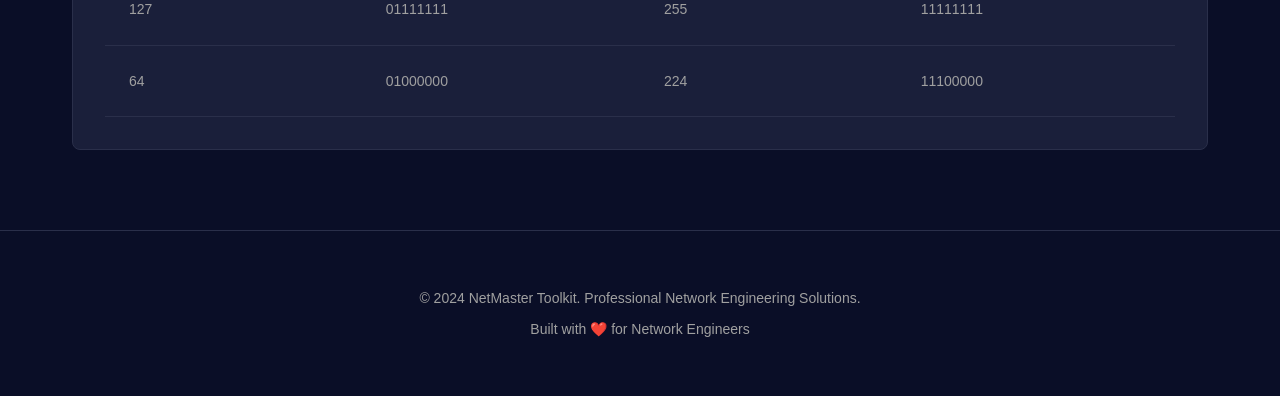
==== commit 8a8b1a21: "V5 foundation: Network Lab integration and switch inspector" ====
--- a/pages/binary.html
+++ b/pages/binary.html
@@ -20,6 +20,7 @@
                 <li class="nav-item"><a href="subnet.html" class="nav-link">Subnet Calculator</a></li>
                 <li class="nav-item"><a href="binary.html" class="nav-link">IPv4 to Binary</a></li>
                 <li class="nav-item"><a href="cidr.html" class="nav-link">CIDR Converter</a></li>
+                <li class="nav-item"><a href="network-lab.html" class="nav-link">Network Lab</a></li>
             </ul>
             <div class="hamburger">
                 <span></span>
